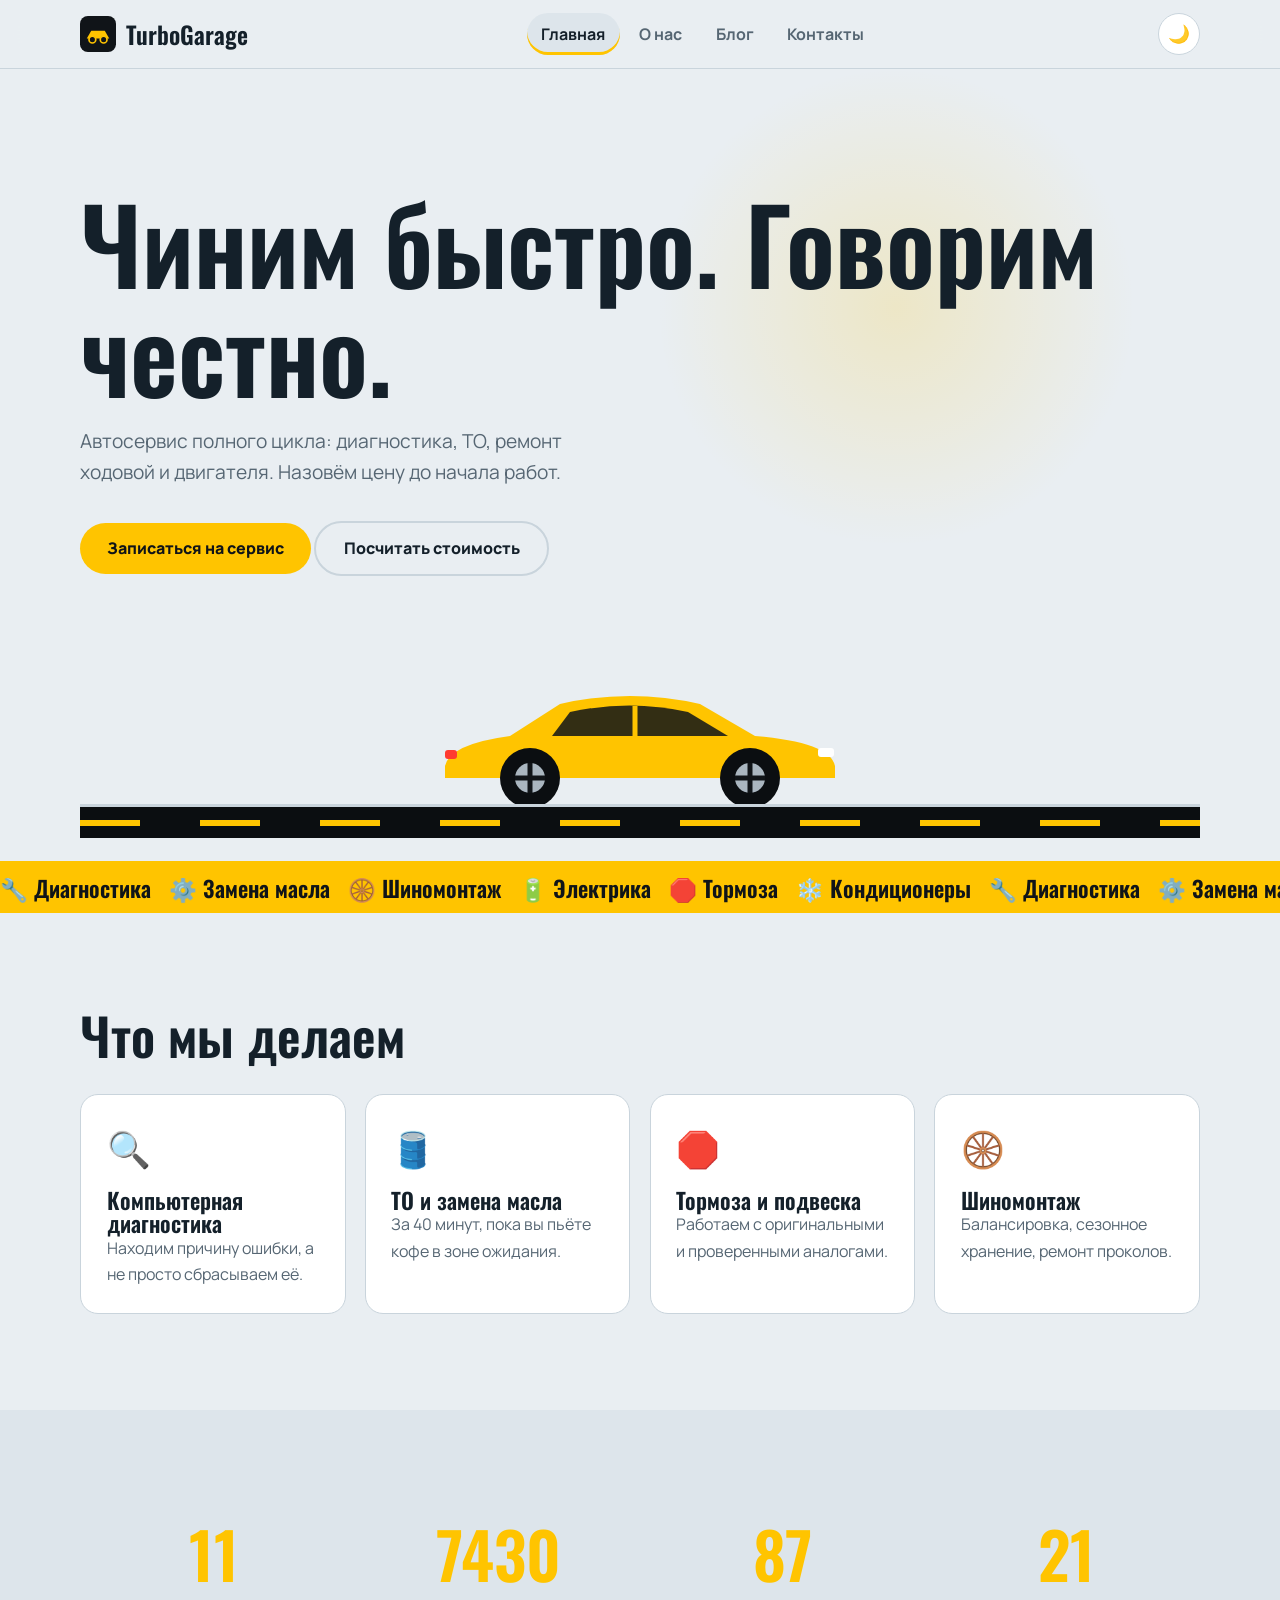
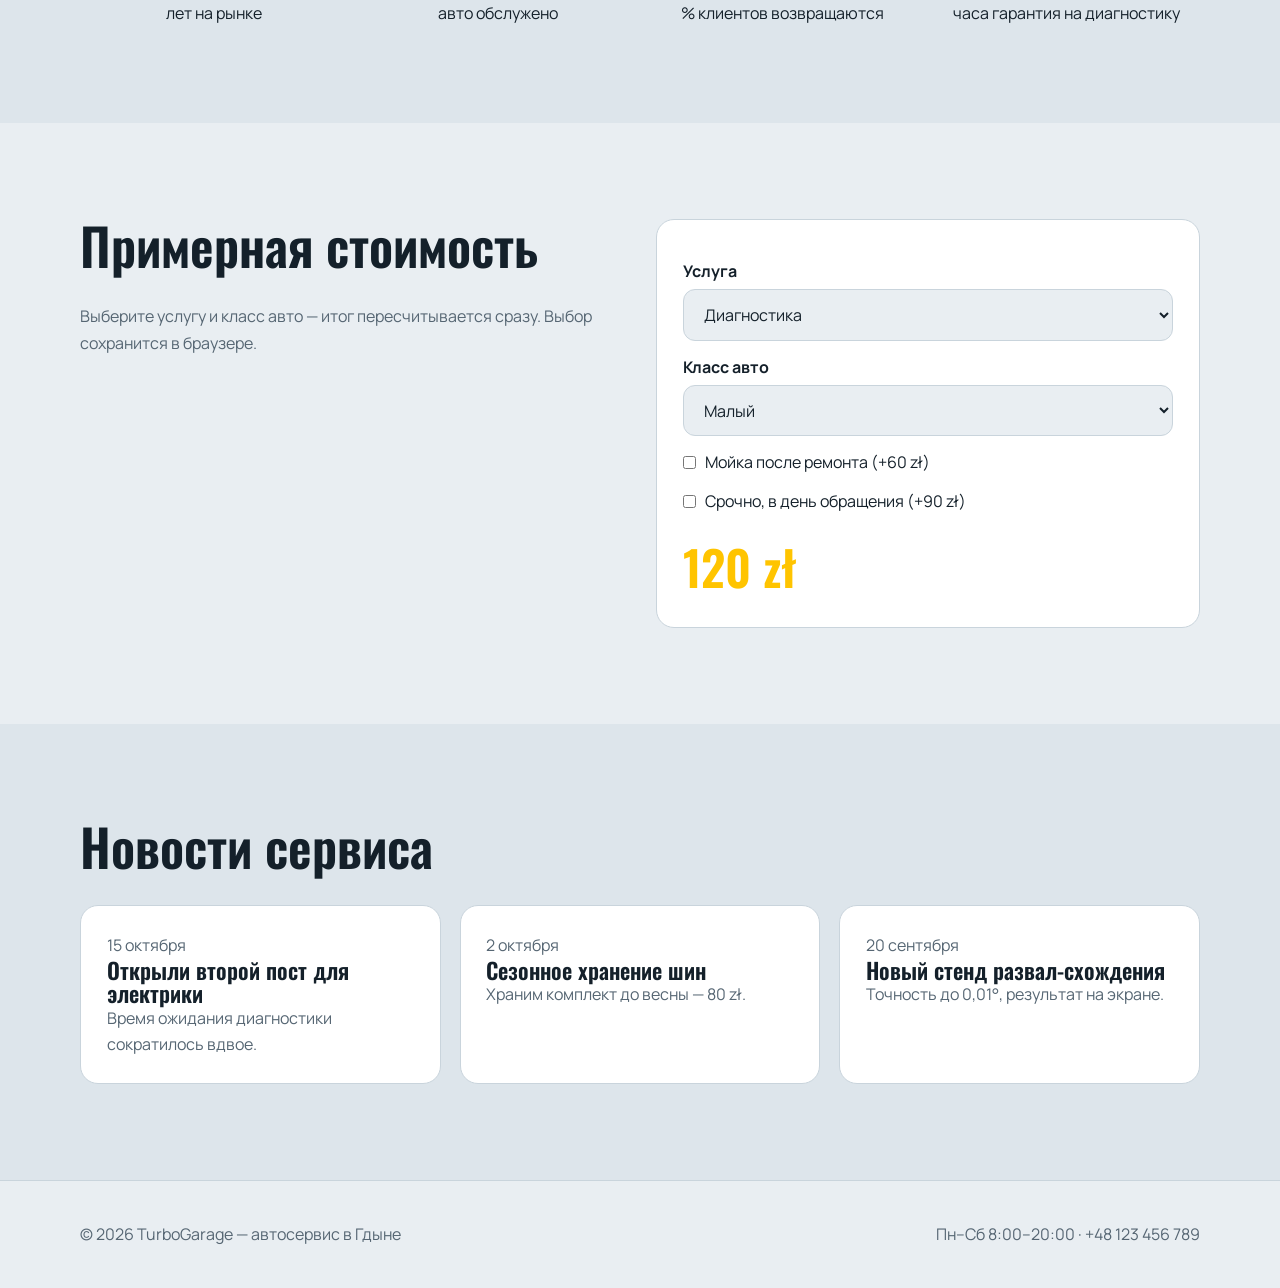
==== index.html @ 3972e9fd "feat: initial TurboGarage site (4 pages, themes, animations)" ====
<!DOCTYPE html>
<html lang="ru"><head><meta charset="utf-8"><meta name="viewport" content="width=device-width,initial-scale=1">
<title>Главная — TurboGarage</title><meta name="description" content="TurboGarage — автосервис: диагностика, ремонт, ТО, шиномонтаж.">
<link rel="icon" href="img/favicon.svg"><link rel="stylesheet" href="css/style.css"></head>
<body><header id="site-header"></header><main>
<section class="hero"><div class="glow"></div><div class="wrap">
<h1 class="title">Чиним быстро. Говорим честно.</h1>
<p class="lead">Автосервис полного цикла: диагностика, ТО, ремонт ходовой и двигателя. Назовём цену до начала работ.</p>
<a class="btn" href="contact.html">Записаться на сервис</a> <a class="btn ghost" href="#calc">Посчитать стоимость</a>
<div class="scene" aria-hidden="true"><svg class="car" viewBox="0 0 420 150">
<path d="M15 100Q20 78 80 70L130 38Q200 22 270 38L325 70Q400 76 405 100V112H15Z" fill="#ffc400"/>
<path d="M140 46Q200 33 258 46L298 70H122Z" fill="#101418" opacity=".85"/><path d="M205 40V70" stroke="#ffc400" stroke-width="5"/>
<rect class="lamp" x="388" y="82" width="16" height="9" rx="3" fill="#fff"/><rect x="15" y="84" width="12" height="9" rx="3" fill="#ff3b30"/>
<g class="wheel"><circle cx="100" cy="112" r="30" fill="#0b0e11"/><circle cx="100" cy="112" r="15" fill="#aab6c0"/><path d="M100 97v30M85 112h30" stroke="#101418" stroke-width="5"/></g>
<g class="wheel"><circle cx="320" cy="112" r="30" fill="#0b0e11"/><circle cx="320" cy="112" r="15" fill="#aab6c0"/><path d="M320 97v30M305 112h30" stroke="#101418" stroke-width="5"/></g></svg>
<div class="road"></div></div></div></section>
<div class="marq"><div>🔧 Диагностика &nbsp; ⚙️ Замена масла &nbsp; 🛞 Шиномонтаж &nbsp; 🔋 Электрика &nbsp; 🛑 Тормоза &nbsp; ❄️ Кондиционеры &nbsp; 🔧 Диагностика &nbsp; ⚙️ Замена масла &nbsp; 🛞 Шиномонтаж &nbsp; 🔋 Электрика &nbsp; 🛑 Тормоза &nbsp; ❄️ Кондиционеры &nbsp;</div></div>
<section><div class="wrap"><h2 class="rv">Что мы делаем</h2><div class="grid">
<a class="card rv" href="contact.html" style="text-decoration:none"><span class="ic">🔍</span><h3>Компьютерная диагностика</h3><p>Находим причину ошибки, а не просто сбрасываем её.</p></a>
<a class="card rv" href="contact.html" style="text-decoration:none"><span class="ic">🛢️</span><h3>ТО и замена масла</h3><p>За 40 минут, пока вы пьёте кофе в зоне ожидания.</p></a>
<a class="card rv" href="contact.html" style="text-decoration:none"><span class="ic">🛑</span><h3>Тормоза и подвеска</h3><p>Работаем с оригинальными и проверенными аналогами.</p></a>
<a class="card rv" href="contact.html" style="text-decoration:none"><span class="ic">🛞</span><h3>Шиномонтаж</h3><p>Балансировка, сезонное хранение, ремонт проколов.</p></a></div></div></section>
<section class="alt"><div class="wrap stats rv"><div><b data-n="12">0</b>лет на рынке</div><div><b data-n="8400">0</b>авто обслужено</div><div><b data-n="98">0</b>% клиентов возвращаются</div><div><b data-n="24">0</b>часа гарантия на диагностику</div></div></section>
<section><div class="wrap split"><div class="rv"><h2>Примерная стоимость</h2><p class="mute">Выберите услугу и класс авто — итог пересчитывается сразу. Выбор сохранится в браузере.</p></div>
<form id="calc" class="card calc rv" onsubmit="return false"><label for="svc">Услуга</label><select id="svc"><option value="120">Диагностика</option><option value="250">Замена масла и фильтров</option><option value="380">Тормозные колодки</option><option value="180">Шиномонтаж (4 колеса)</option></select>
<label for="cls">Класс авто</label><select id="cls"><option value="1">Малый</option><option value="1.3">Средний</option><option value="1.7">Внедорожник / бизнес</option></select>
<label class="chk"><input class="opt" type="checkbox" value="60"> Мойка после ремонта (+60 zł)</label><label class="chk"><input class="opt" type="checkbox" value="90"> Срочно, в день обращения (+90 zł)</label>
<div class="total" id="total">0 zł</div></form></div></section>
<section class="alt"><div class="wrap"><h2 class="rv">Новости сервиса</h2><div class="grid">
<div class="card rv"><time class="mute">15 октября</time><h3>Открыли второй пост для электрики</h3><p>Время ожидания диагностики сократилось вдвое.</p></div>
<div class="card rv"><time class="mute">2 октября</time><h3>Сезонное хранение шин</h3><p>Храним комплект до весны — 80 zł.</p></div>
<div class="card rv"><time class="mute">20 сентября</time><h3>Новый стенд развал-схождения</h3><p>Точность до 0,01°, результат на экране.</p></div></div></div></section>
</main><footer id="site-footer"></footer><script src="js/script.js"></script></body></html>
---- css/style.css ----
/* TurboGarage — стили. Темы: [data-theme="dark|light"] */
@import url('https://fonts.googleapis.com/css2?family=Manrope:wght@400;700;800&family=Oswald:wght@500;600&display=swap');
:root{--bg:#101418;--bg2:#171d23;--card:#1d252d;--text:#eef2f5;--mute:#93a1ad;--acc:#ffc400;--acc2:#22d3ee;--ink:#101418;--line:#2a343e;--r:18px;--hf:'Oswald','Arial Narrow',sans-serif;--bf:'Manrope',system-ui,sans-serif}
[data-theme=light]{--bg:#e9eef2;--bg2:#dde5eb;--card:#fff;--text:#14202a;--mute:#566673;--line:#c9d4dc;--acc2:#0a8fb0}
*{box-sizing:border-box;margin:0}html{scroll-behavior:smooth}
body{font:16px/1.65 var(--bf);background:var(--bg);color:var(--text);transition:background .5s,color .5s;overflow-x:hidden}
img,svg{max-width:100%}a{color:inherit}
h1,h2,h3{font-family:var(--hf);line-height:1.05;font-weight:600}
h1{font-size:clamp(2.8rem,9vw,6.5rem)}h2{font-size:clamp(2rem,5vw,3.2rem);margin-bottom:.6em}h3{font-size:1.4rem}
.wrap{width:min(1120px,92%);margin:auto}section{padding:clamp(3rem,8vw,6rem) 0}
:focus-visible{outline:3px solid var(--acc2);outline-offset:3px}
header{position:sticky;top:0;z-index:50;background:color-mix(in srgb,var(--bg) 82%,transparent);backdrop-filter:blur(14px);border-bottom:1px solid var(--line)}
.bar{display:flex;align-items:center;justify-content:space-between;height:68px}
.logo{display:flex;gap:.6rem;align-items:center;text-decoration:none;font:600 1.5rem var(--hf)}.logo img{width:36px;transition:transform .6s}.logo:hover img{transform:rotate(360deg)}
nav{display:flex;gap:.3rem;align-items:center}
nav a{text-decoration:none;padding:.5rem .9rem;border-radius:99px;color:var(--mute);font-weight:700}
nav a:hover,nav a.active{color:var(--text)}nav a.active{background:var(--bg2);box-shadow:inset 0 -3px 0 var(--acc)}
.tools{display:flex;gap:.5rem}
.ib{width:42px;height:42px;border-radius:50%;border:1px solid var(--line);background:var(--card);color:var(--text);cursor:pointer;font-size:1.1rem;transition:transform .4s,background .3s}
.ib:hover{transform:rotate(25deg) scale(1.1);background:var(--acc);color:var(--ink)}
#burger{display:none}
.btn{display:inline-block;padding:.9rem 1.7rem;border-radius:99px;background:var(--acc);color:var(--ink);text-decoration:none;border:0;cursor:pointer;font:800 1rem var(--bf);transition:transform .25s,box-shadow .25s}
.btn:hover{transform:translateY(-3px) scale(1.03);box-shadow:0 10px 30px color-mix(in srgb,var(--acc) 45%,transparent)}
.btn.ghost{background:none;color:var(--text);border:2px solid var(--line)}
.hero{min-height:88vh;display:grid;align-items:center;position:relative;overflow:hidden;padding-bottom:0}
.hero p.lead{max-width:46ch;color:var(--mute);font-size:1.2rem;margin:1.2rem 0 2rem}
.hero .glow{position:absolute;width:520px;height:520px;border-radius:50%;background:radial-gradient(var(--acc),transparent 65%);opacity:.18;left:var(--mx,70%);top:var(--my,30%);transform:translate(-50%,-50%);pointer-events:none;transition:left .4s,top .4s}
.title span{display:inline-block;opacity:0;transform:translateY(60px) rotate(6deg);animation:pop .8s cubic-bezier(.2,1.4,.4,1) forwards;animation-delay:calc(var(--i)*70ms)}
@keyframes pop{to{opacity:1;transform:none}}
.scene{margin-top:2rem;position:relative;height:230px}
.road{position:absolute;bottom:0;left:0;right:0;height:34px;background:#0b0e11;border-top:3px solid var(--line);overflow:hidden}
.road::after{content:"";position:absolute;top:13px;left:0;width:200%;height:6px;background:repeating-linear-gradient(90deg,var(--acc) 0 60px,transparent 60px 120px);animation:road 1.2s linear infinite}
@keyframes road{to{transform:translateX(-120px)}}
.car{position:absolute;bottom:22px;left:50%;width:min(420px,70%);transform:translateX(-50%);animation:bump .5s ease-in-out infinite alternate}
@keyframes bump{to{bottom:25px}}
.wheel{animation:spin .6s linear infinite;transform-box:fill-box;transform-origin:center}@keyframes spin{to{transform:rotate(360deg)}}
.lamp{animation:blink 2s infinite}@keyframes blink{50%{opacity:.4}}
.marq{background:var(--acc);color:var(--ink);overflow:hidden;white-space:nowrap;font:600 1.4rem var(--hf);padding:.6rem 0}
.marq div{display:inline-block;animation:mq 25s linear infinite}@keyframes mq{to{transform:translateX(-50%)}}
.grid{display:grid;gap:1.2rem;grid-template-columns:repeat(auto-fit,minmax(240px,1fr))}
.card{background:var(--card);border:1px solid var(--line);border-radius:var(--r);padding:1.6rem;transition:transform .3s,border-color .3s}
.card:hover{transform:translateY(-6px) rotate(-.6deg);border-color:var(--acc)}
.card .ic{font-size:2.2rem;display:block;margin-bottom:.6rem}.card p,.mute{color:var(--mute)}
.stats{display:grid;grid-template-columns:repeat(auto-fit,minmax(150px,1fr));gap:1rem;text-align:center}
.stats b{display:block;font:600 clamp(2.6rem,6vw,4rem) var(--hf);color:var(--acc)}
.split{display:grid;gap:2rem;grid-template-columns:1fr 1fr;align-items:start}
.alt{background:var(--bg2)}
.calc label{display:block;margin:.8rem 0 .3rem;font-weight:700}.calc .chk{display:flex;gap:.6rem;align-items:center;font-weight:400}.calc .chk input{width:auto}
select,input,textarea{width:100%;padding:.8rem 1rem;border-radius:12px;border:1px solid var(--line);background:var(--bg);color:var(--text);font:inherit}
.total{font:600 3rem var(--hf);color:var(--acc);margin-top:1rem;transition:transform .2s;transform-origin:left}.total.bump{transform:scale(1.15)}
.post{display:flex;flex-direction:column;gap:.6rem;height:100%}.post time{color:var(--acc2);font-weight:700;font-size:.9rem}
.like{align-self:flex-start;background:none;border:1px solid var(--line);color:var(--text);border-radius:99px;padding:.3rem .9rem;cursor:pointer;transition:transform .2s}
.like.on{background:var(--acc);color:var(--ink);transform:scale(1.1)}
.tl{border-left:3px solid var(--acc);padding-left:1.4rem;display:grid;gap:1.4rem}.tl b{font:600 1.3rem var(--hf);color:var(--acc)}
.ava{width:84px;height:84px;border-radius:50%;background:var(--acc);display:grid;place-items:center;font-size:2.4rem;margin-bottom:.8rem}
.toast{position:fixed;bottom:24px;left:50%;transform:translate(-50%,120px);background:var(--acc);color:var(--ink);padding:.9rem 1.6rem;border-radius:99px;font-weight:800;transition:transform .5s cubic-bezier(.2,1.4,.4,1);z-index:99;max-width:92%}.toast.show{transform:translate(-50%,0)}
footer{border-top:1px solid var(--line);padding:2.5rem 0;color:var(--mute)}footer .wrap{display:flex;flex-wrap:wrap;gap:1rem;justify-content:space-between}
.rv{opacity:0;transform:translateY(30px);transition:opacity .7s,transform .7s}.rv.in{opacity:1;transform:none}
ul.plain{list-style:none;padding:0;display:grid;gap:.4rem}
@media(max-width:800px){
 .split{grid-template-columns:1fr}#burger{display:inline-block}
 nav{position:fixed;inset:68px 0 auto 0;flex-direction:column;background:var(--bg);padding:1rem;border-bottom:1px solid var(--line);transform:translateY(-130%);transition:transform .4s}
 nav.open{transform:none}nav a{width:100%;text-align:center}}
@media(prefers-reduced-motion:reduce){*{animation:none!important;transition:none!important}.title span,.rv{opacity:1;transform:none}}
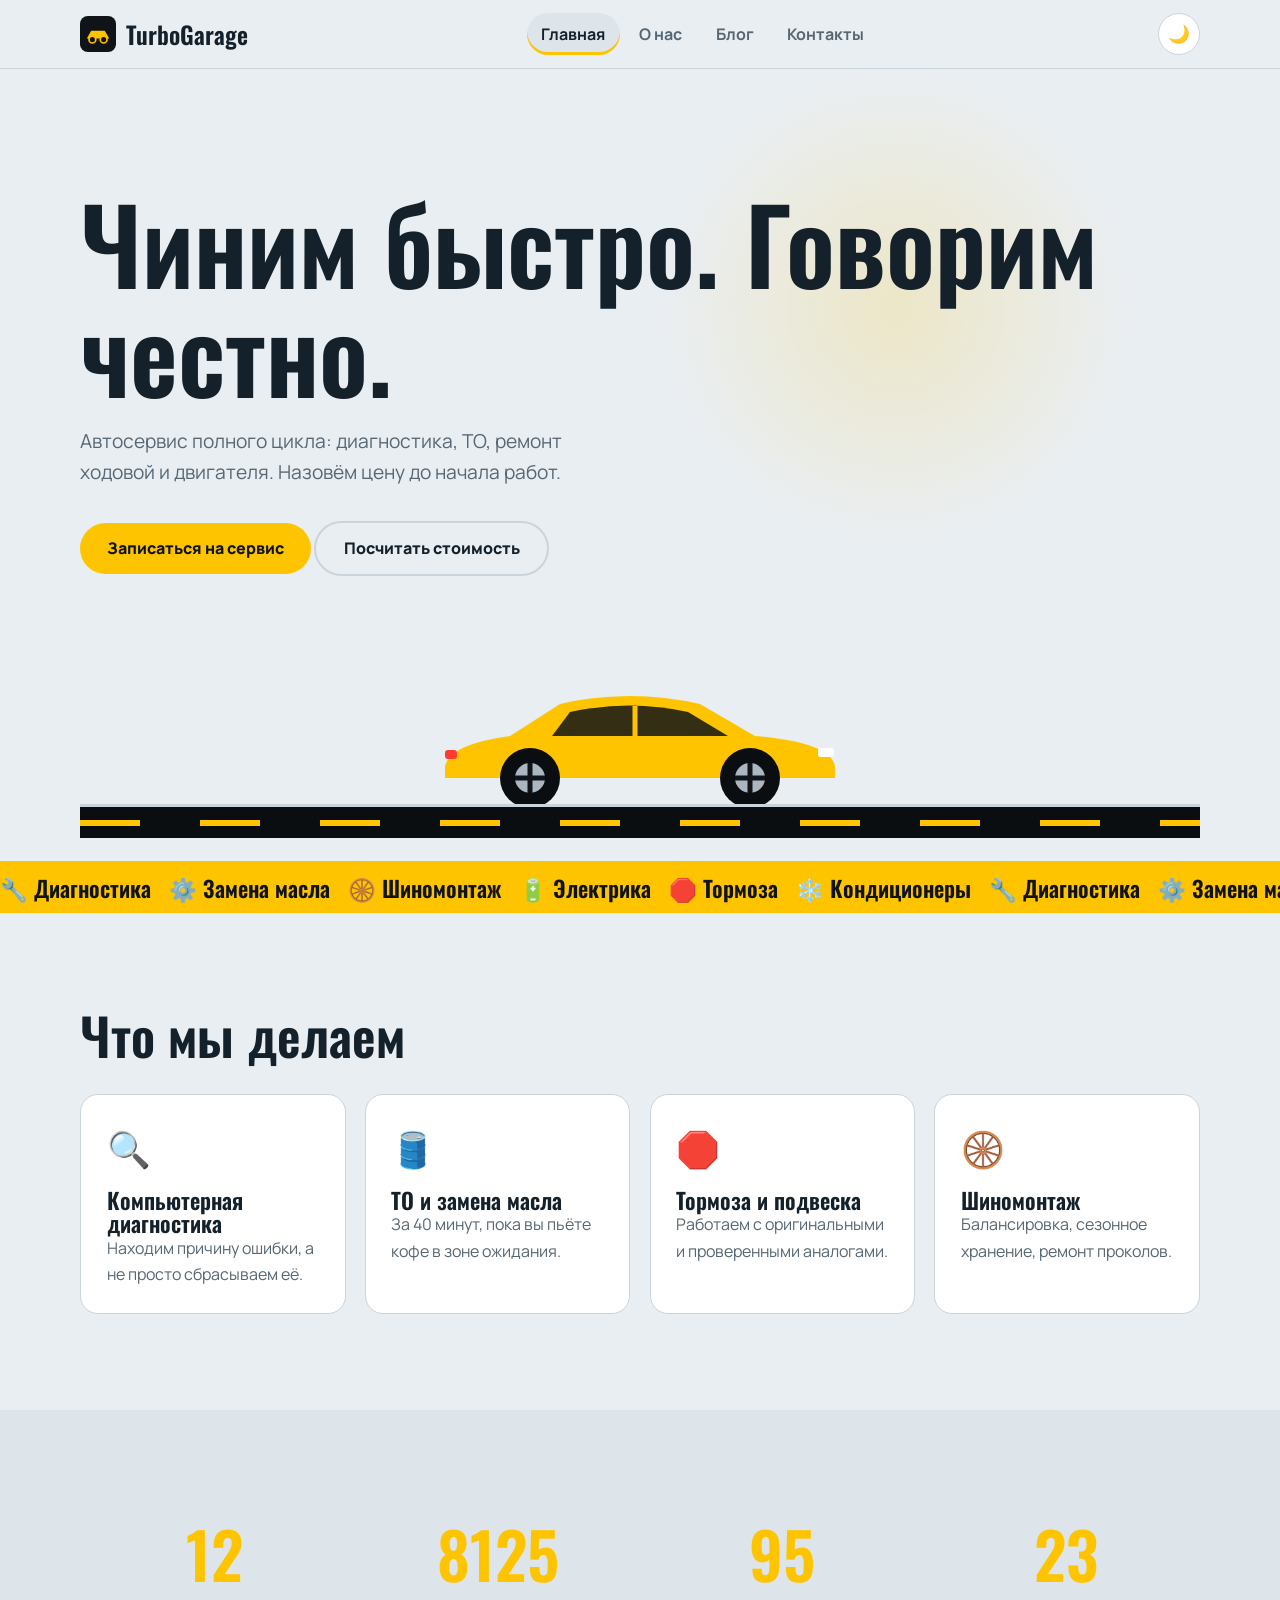
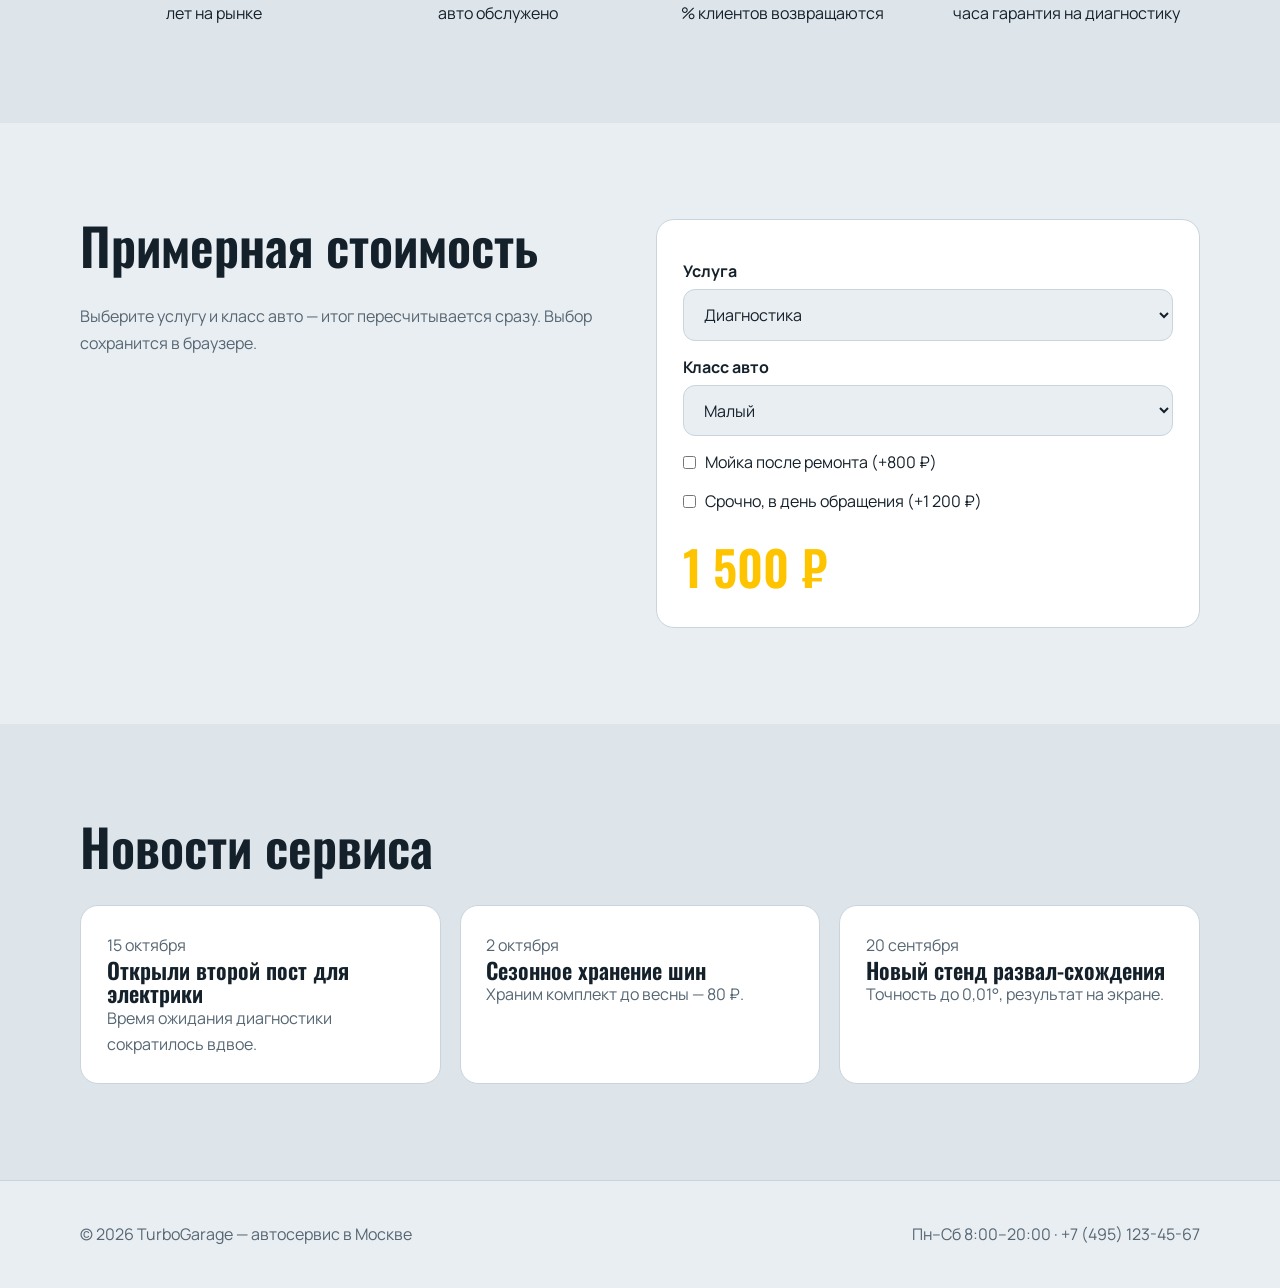
==== commit 03b9b1db: "feat: switch to rubles and Russia-oriented contacts" ====
--- a/index.html
+++ b/index.html
@@ -22,12 +22,12 @@
 <a class="card rv" href="contact.html" style="text-decoration:none"><span class="ic">🛞</span><h3>Шиномонтаж</h3><p>Балансировка, сезонное хранение, ремонт проколов.</p></a></div></div></section>
 <section class="alt"><div class="wrap stats rv"><div><b data-n="12">0</b>лет на рынке</div><div><b data-n="8400">0</b>авто обслужено</div><div><b data-n="98">0</b>% клиентов возвращаются</div><div><b data-n="24">0</b>часа гарантия на диагностику</div></div></section>
 <section><div class="wrap split"><div class="rv"><h2>Примерная стоимость</h2><p class="mute">Выберите услугу и класс авто — итог пересчитывается сразу. Выбор сохранится в браузере.</p></div>
-<form id="calc" class="card calc rv" onsubmit="return false"><label for="svc">Услуга</label><select id="svc"><option value="120">Диагностика</option><option value="250">Замена масла и фильтров</option><option value="380">Тормозные колодки</option><option value="180">Шиномонтаж (4 колеса)</option></select>
+<form id="calc" class="card calc rv" onsubmit="return false"><label for="svc">Услуга</label><select id="svc"><option value="1500">Диагностика</option><option value="3500">Замена масла и фильтров</option><option value="5000">Тормозные колодки</option><option value="2500">Шиномонтаж (4 колеса)</option></select>
 <label for="cls">Класс авто</label><select id="cls"><option value="1">Малый</option><option value="1.3">Средний</option><option value="1.7">Внедорожник / бизнес</option></select>
-<label class="chk"><input class="opt" type="checkbox" value="60"> Мойка после ремонта (+60 zł)</label><label class="chk"><input class="opt" type="checkbox" value="90"> Срочно, в день обращения (+90 zł)</label>
-<div class="total" id="total">0 zł</div></form></div></section>
+<label class="chk"><input class="opt" type="checkbox" value="800"> Мойка после ремонта (+800 ₽)</label><label class="chk"><input class="opt" type="checkbox" value="1200"> Срочно, в день обращения (+1&nbsp;200 ₽)</label>
+<div class="total" id="total">0 ₽</div></form></div></section>
 <section class="alt"><div class="wrap"><h2 class="rv">Новости сервиса</h2><div class="grid">
 <div class="card rv"><time class="mute">15 октября</time><h3>Открыли второй пост для электрики</h3><p>Время ожидания диагностики сократилось вдвое.</p></div>
-<div class="card rv"><time class="mute">2 октября</time><h3>Сезонное хранение шин</h3><p>Храним комплект до весны — 80 zł.</p></div>
+<div class="card rv"><time class="mute">2 октября</time><h3>Сезонное хранение шин</h3><p>Храним комплект до весны — 80 ₽.</p></div>
 <div class="card rv"><time class="mute">20 сентября</time><h3>Новый стенд развал-схождения</h3><p>Точность до 0,01°, результат на экране.</p></div></div></div></section>
 </main><footer id="site-footer"></footer><script src="js/script.js"></script></body></html>
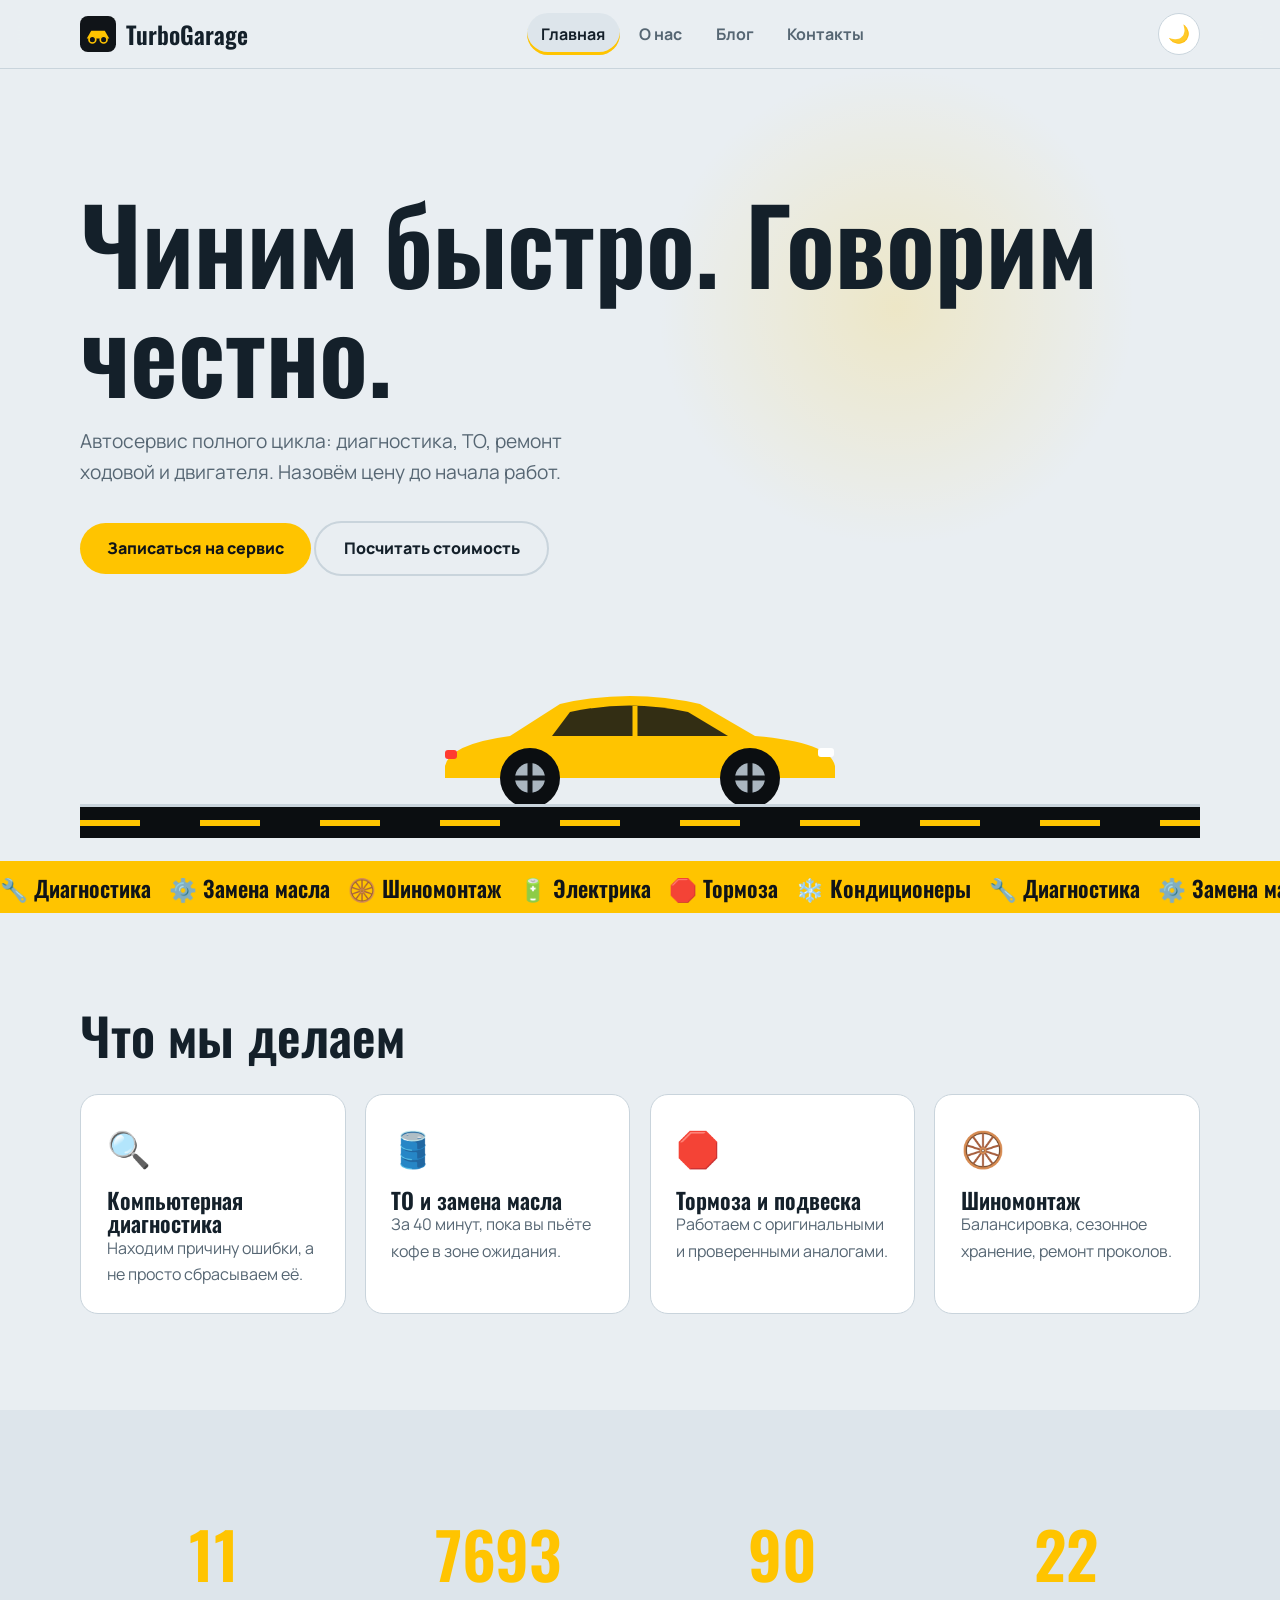
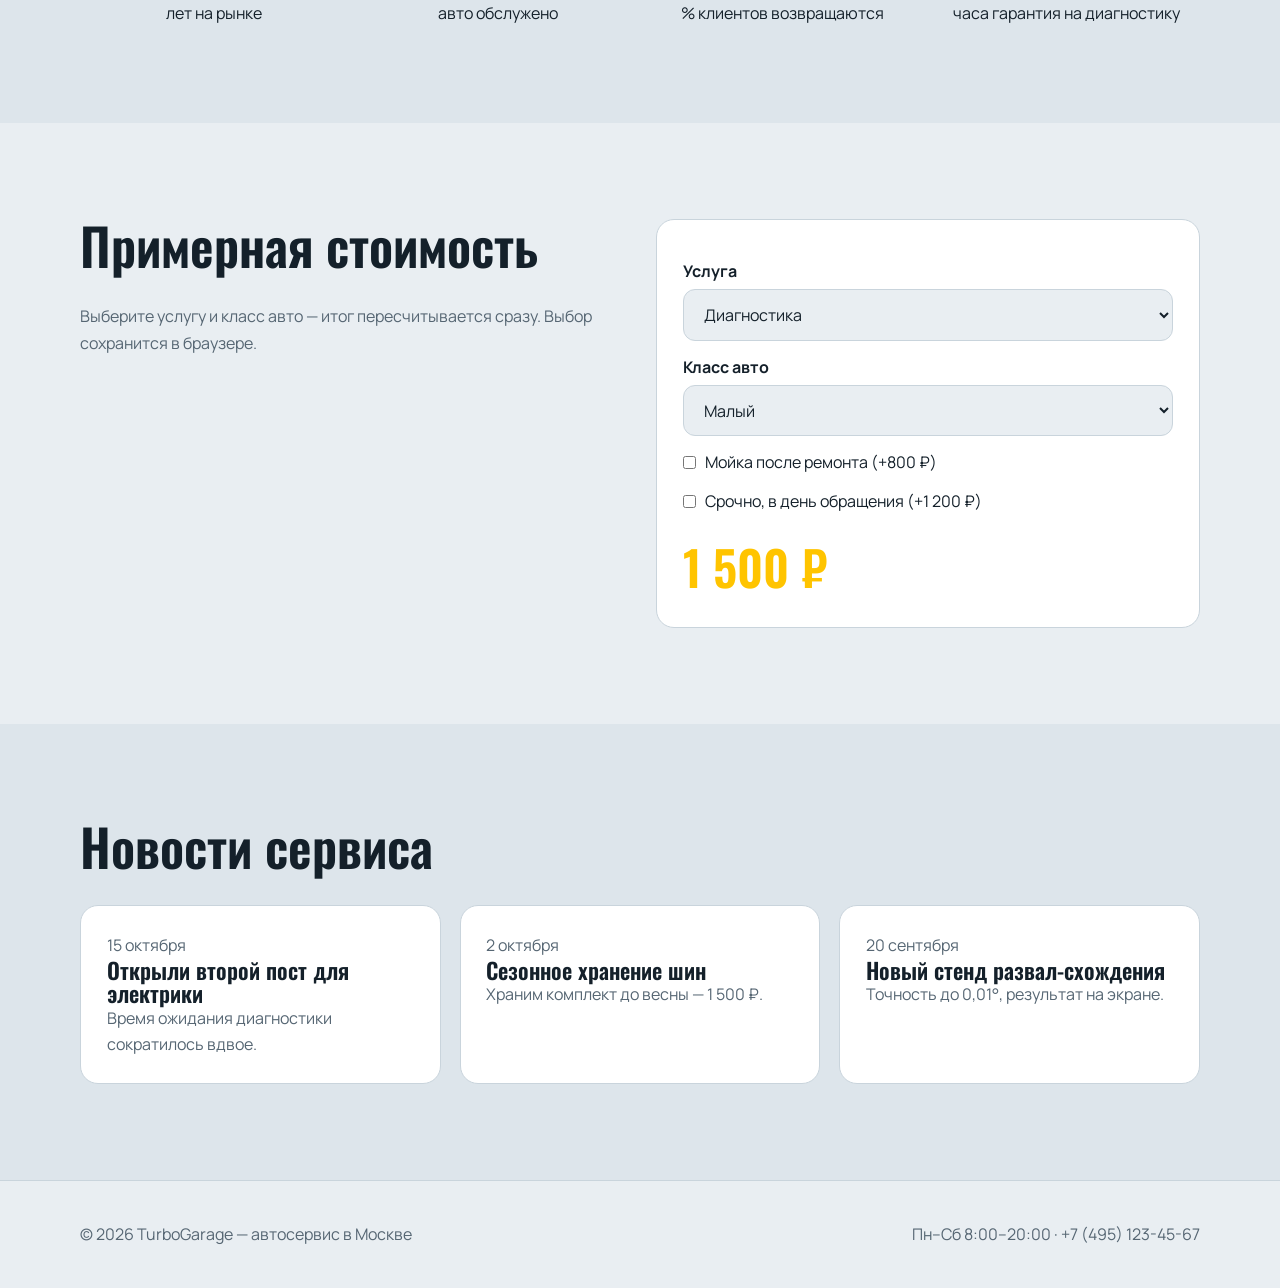
==== commit 83fa1424: "fix: correct tire storage price" ====
--- a/index.html
+++ b/index.html
@@ -28,6 +28,6 @@
 <div class="total" id="total">0 ₽</div></form></div></section>
 <section class="alt"><div class="wrap"><h2 class="rv">Новости сервиса</h2><div class="grid">
 <div class="card rv"><time class="mute">15 октября</time><h3>Открыли второй пост для электрики</h3><p>Время ожидания диагностики сократилось вдвое.</p></div>
-<div class="card rv"><time class="mute">2 октября</time><h3>Сезонное хранение шин</h3><p>Храним комплект до весны — 80 ₽.</p></div>
+<div class="card rv"><time class="mute">2 октября</time><h3>Сезонное хранение шин</h3><p>Храним комплект до весны — 1&nbsp;500 ₽.</p></div>
 <div class="card rv"><time class="mute">20 сентября</time><h3>Новый стенд развал-схождения</h3><p>Точность до 0,01°, результат на экране.</p></div></div></div></section>
 </main><footer id="site-footer"></footer><script src="js/script.js"></script></body></html>
